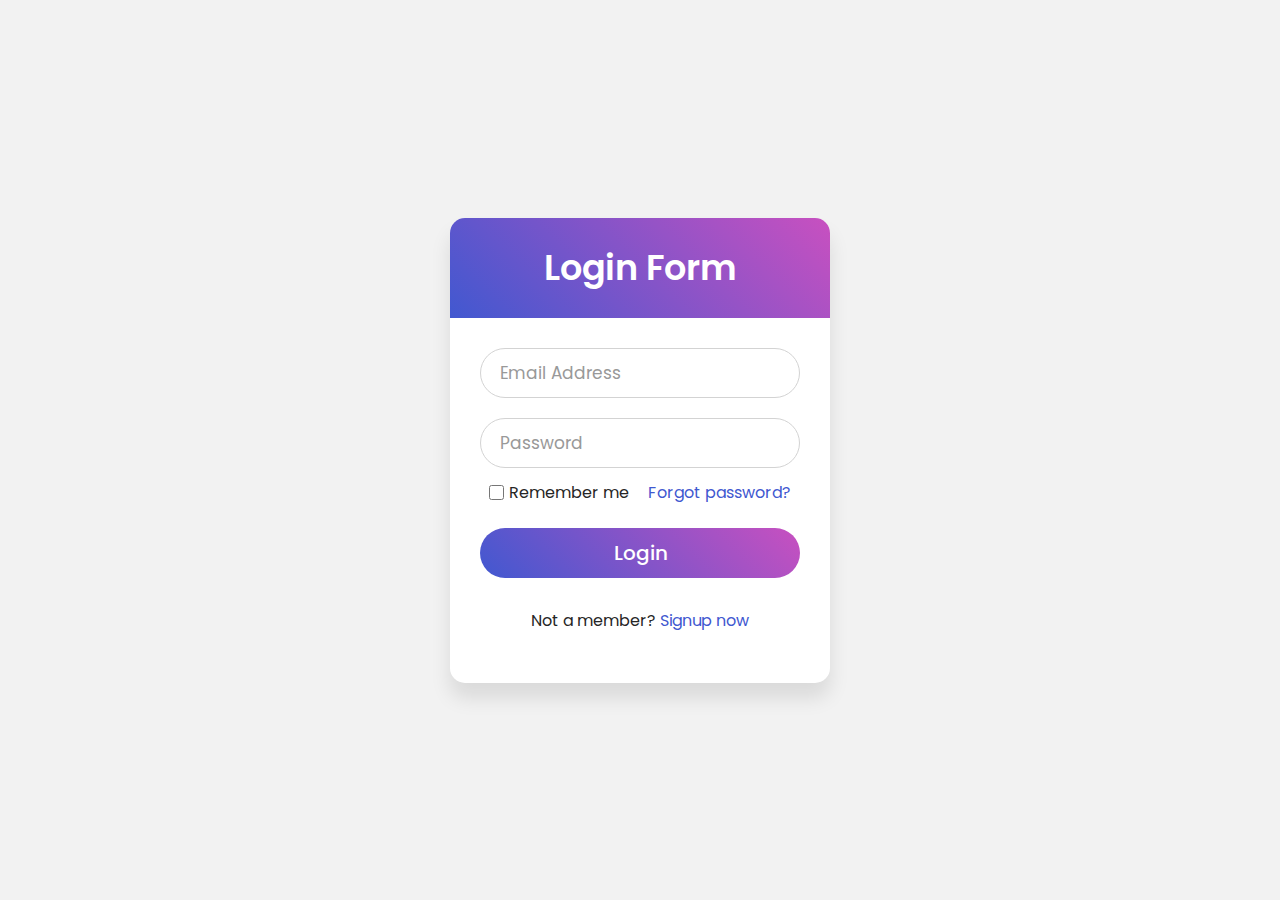
==== src/main/loginform.html @ f78c933d "Added login page with session management" ====
<!DOCTYPE html>
<!-- Created By CodingNepal -->
<html lang="en" dir="ltr">
<head>
    <meta charset="utf-8">
    <title>Login Form Design | CodeLab</title>
    <link rel="stylesheet" href="style/style.css">
</head>
<body>
<div class="wrapper">
    <div class="title">
        Login Form
    </div>
    <form method="POST" action="./loginservlet">
        <input type="hidden" id="errorMessage" name="errorMessage" value="">
        <div class="field">
            <input type="text" name="mailid" required>
            <label>Email Address</label>
        </div>
        <div class="field">
            <input type="password" name="password" required>
            <label>Password</label>
        </div>
        <div class="content">
            <div class="checkbox">
                <input type="checkbox" id="remember-me">
                <label for="remember-me">Remember me</label>
            </div>
            <div class="pass-link">
                <a href="#">Forgot password?</a>
            </div>
        </div>
        <div class="field">
            <input type="submit" value="Login">
        </div>
        <div class="signup-link">
            Not a member? <a href="registrationform.html">Signup now</a>
        </div>
    </form>
</div>
</body>
</html>
---- src/main/style/style.css ----
@import url('https://fonts.googleapis.com/css?family=Poppins:400,500,600,700&display=swap');
*{
  margin: 0;
  padding: 0;
  box-sizing: border-box;
  font-family: 'Poppins', sans-serif;
}
html,body{
  display: grid;
  height: 100%;
  width: 100%;
  place-items: center;
  background: #f2f2f2;
  /* background: linear-gradient(-135deg, #c850c0, #4158d0); */
}
::selection{
  background: #4158d0;
  color: #fff;
}
.wrapper{
  width: 380px;
  background: #fff;
  border-radius: 15px;
  box-shadow: 0px 15px 20px rgba(0,0,0,0.1);
}
.wrapper .title{
  font-size: 35px;
  font-weight: 600;
  text-align: center;
  line-height: 100px;
  color: #fff;
  user-select: none;
  border-radius: 15px 15px 0 0;
  background: linear-gradient(-135deg, #c850c0, #4158d0);
}
.wrapper form{
  padding: 10px 30px 50px 30px;
}
.wrapper form .field{
  height: 50px;
  width: 100%;
  margin-top: 20px;
  position: relative;
}
.wrapper form .field input{
  height: 100%;
  width: 100%;
  outline: none;
  font-size: 17px;
  padding-left: 20px;
  border: 1px solid lightgrey;
  border-radius: 25px;
  transition: all 0.3s ease;
}
.wrapper form .field input:focus,
form .field input:valid{
  border-color: #4158d0;
}
.wrapper form .field label{
  position: absolute;
  top: 50%;
  left: 20px;
  color: #999999;
  font-weight: 400;
  font-size: 17px;
  pointer-events: none;
  transform: translateY(-50%);
  transition: all 0.3s ease;
}
form .field input:focus ~ label,
form .field input:valid ~ label{
  top: 0%;
  font-size: 16px;
  color: #4158d0;
  background: #fff;
  transform: translateY(-50%);
}
form .content{
  display: flex;
  width: 100%;
  height: 50px;
  font-size: 16px;
  align-items: center;
  justify-content: space-around;
}
form .content .checkbox{
  display: flex;
  align-items: center;
  justify-content: center;
}
form .content input{
  width: 15px;
  height: 15px;
  background: red;
}
form .content label{
  color: #262626;
  user-select: none;
  padding-left: 5px;
}
form .content .pass-link{
  color: "";
}
form .field input[type="submit"]{
  color: #fff;
  border: none;
  padding-left: 0;
  margin-top: -10px;
  font-size: 20px;
  font-weight: 500;
  cursor: pointer;
  background: linear-gradient(-135deg, #c850c0, #4158d0);
  transition: all 0.3s ease;
}
form .field input[type="submit"]:active{
  transform: scale(0.95);
}
form .signup-link{
  color: #262626;
  margin-top: 20px;
  text-align: center;
}
form .pass-link a,
form .signup-link a{
  color: #4158d0;
  text-decoration: none;
}
form .pass-link a:hover,
form .signup-link a:hover{
  text-decoration: underline;
}
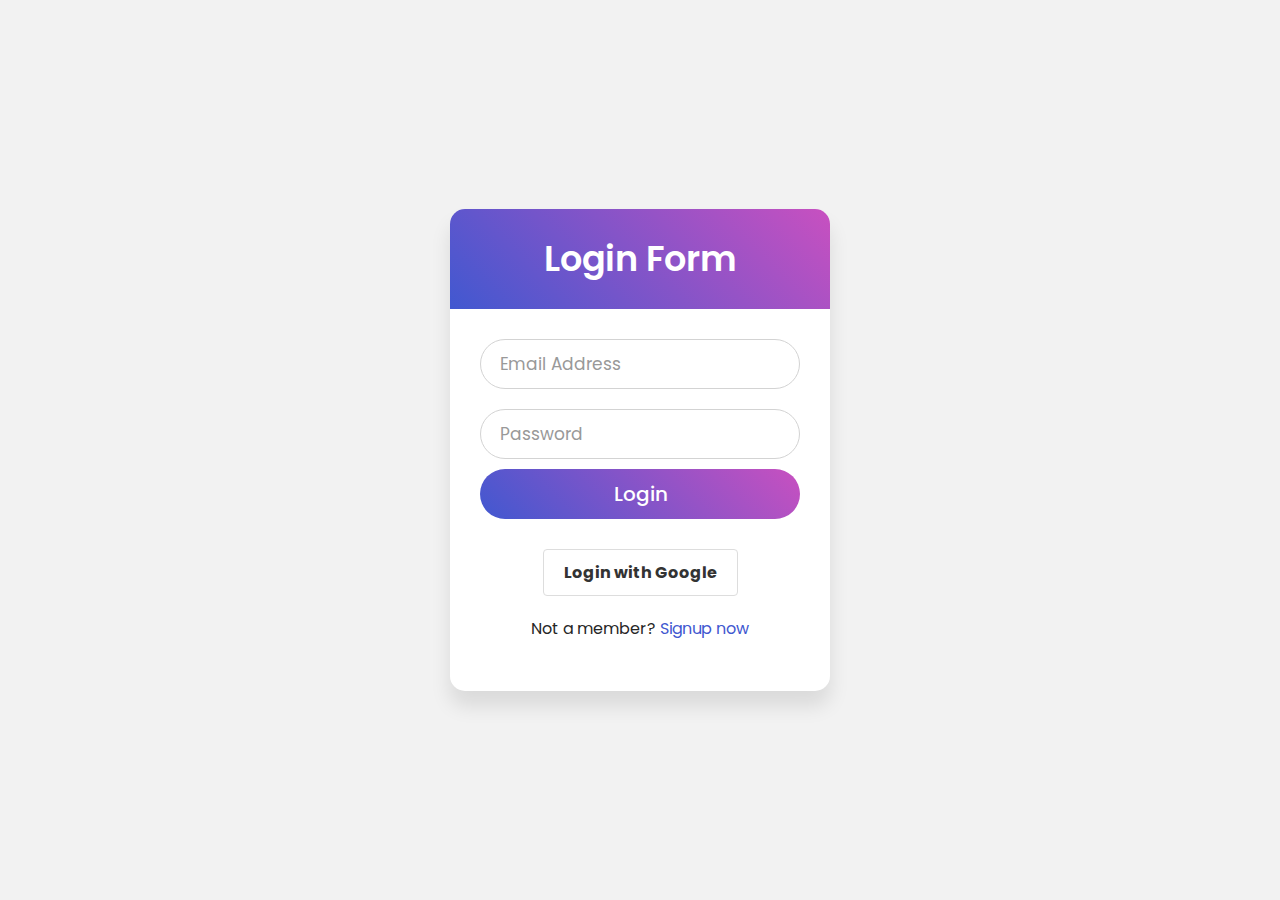
==== commit 124f3cee: "Added Githu OAuth logic but it didn't work" ====
--- a/src/main/loginform.html
+++ b/src/main/loginform.html
@@ -1,5 +1,4 @@
 <!DOCTYPE html>
-<!-- Created By CodingNepal -->
 <html lang="en" dir="ltr">
 <head>
     <meta charset="utf-8">
@@ -21,17 +20,11 @@
             <input type="password" name="password" required>
             <label>Password</label>
         </div>
-        <div class="content">
-            <div class="checkbox">
-                <input type="checkbox" id="remember-me">
-                <label for="remember-me">Remember me</label>
-            </div>
-            <div class="pass-link">
-                <a href="#">Forgot password?</a>
-            </div>
-        </div>
         <div class="field">
             <input type="submit" value="Login">
+        </div>
+        <div class="oauth-login">
+            <a href="https://github.com/login/oauth/authorize?client_id=762e065b1ff134a17c9d&redirect_uri=http://localhost:8080/Servlet_SessionManagement/loginservlet&scope=user">Login with Google</a>
         </div>
         <div class="signup-link">
             Not a member? <a href="registrationform.html">Signup now</a>
@@ -39,4 +32,4 @@
     </form>
 </div>
 </body>
-</html>+</html>
--- a/src/main/style/style.css
+++ b/src/main/style/style.css
@@ -128,4 +128,23 @@
 form .pass-link a:hover,
 form .signup-link a:hover{
   text-decoration: underline;
-}+}
+
+.oauth-login {
+  margin-top: 20px;
+  text-align: center;
+}
+
+.oauth-login a {
+  display: inline-block;
+  padding: 10px 20px;
+  border: 1px solid #ddd;
+  border-radius: 4px;
+  text-decoration: none;
+  color: #333;
+  font-weight: bold;
+}
+
+.oauth-login a:hover {
+  background-color: #eee;
+}
